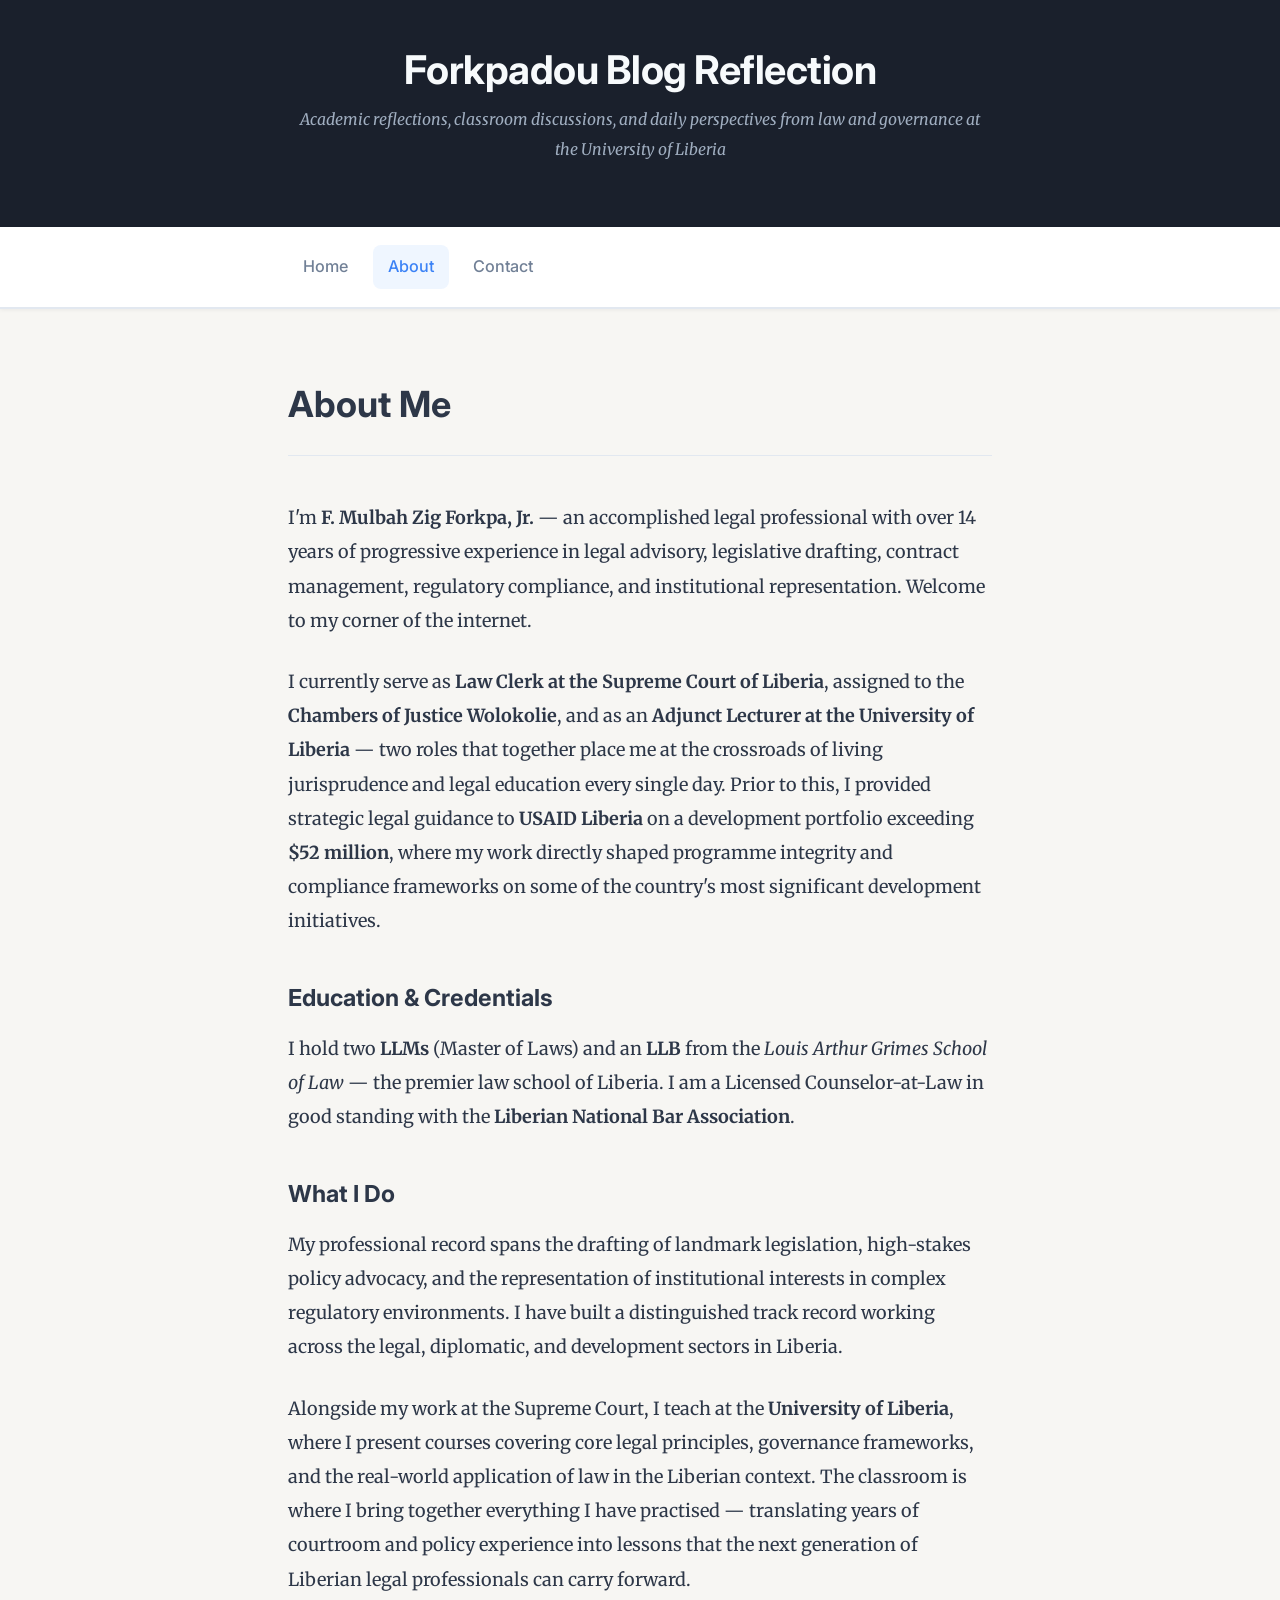
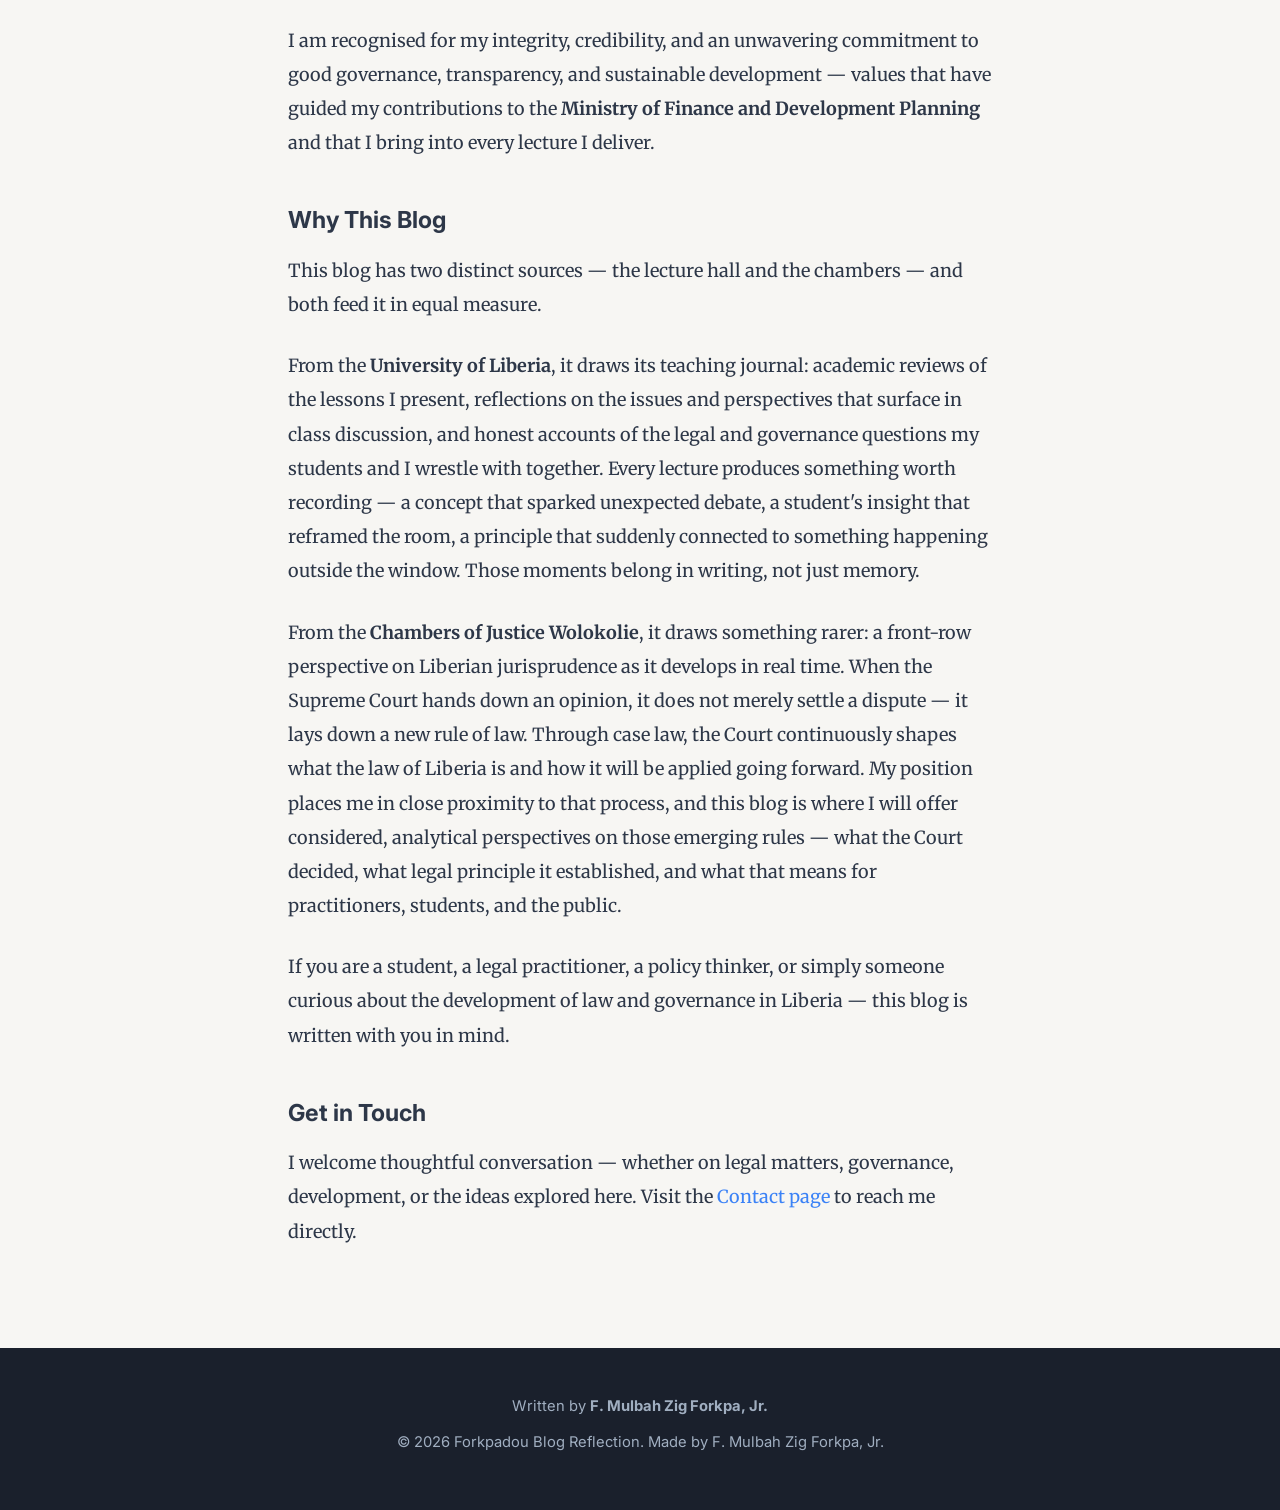
==== about.html @ dad0ce2b "Launch Forkpadou Blog Reflection Initial publish: homepage, about, contact, and two blog posts.  Co-" ====
<!DOCTYPE html>
<html lang="en">

<head>
  <meta charset="UTF-8">
  <meta name="viewport" content="width=device-width, initial-scale=1.0">
  <!--
    Page title pattern: "Page Name — Site Name"
    The page name first so it's readable in a tab or bookmark list.
  -->
  <title>About — Forkpadou Blog Reflection</title>
  <link rel="stylesheet" href="style.css">
</head>

<body>

  <!-- ============================================================
       SITE HEADER
       Identical on every page. The blog title is wrapped in <a>
       so clicking it navigates back to the homepage.
       ============================================================ -->
  <header class="site-header">
    <div class="container">
      <h1 class="site-title">
        <a href="index.html">Forkpadou Blog Reflection</a>
      </h1>
      <p class="site-tagline">Academic reflections, classroom discussions, and daily perspectives from law and governance at the University of Liberia</p>
    </div>
  </header>


  <!-- ============================================================
       NAVIGATION
       Note: "About" has class="active" here (not "Home").
       Each page marks its own nav link as active — this is how
       the highlighted/current-page styling works.
       ============================================================ -->
  <nav class="site-nav" aria-label="Main navigation">
    <div class="container">
      <a href="index.html">Home</a>
      <a href="about.html" class="active" aria-current="page">About</a>
      <a href="contact.html">Contact</a>
    </div>
  </nav>


  <!-- ============================================================
       MAIN CONTENT — About page
       ============================================================ -->
  <main class="site-main">
    <div class="container">

      <!-- Page heading -->
      <div class="page-header">
        <h1>About Me</h1>
      </div>

      <!-- Page content -->
      <div class="page-body">

        <p>
          I'm <strong>F. Mulbah Zig Forkpa, Jr.</strong> — an accomplished legal professional
          with over 14 years of progressive experience in legal advisory, legislative drafting,
          contract management, regulatory compliance, and institutional representation.
          Welcome to my corner of the internet.
        </p>

        <p>
          I currently serve as <strong>Law Clerk at the Supreme Court of Liberia</strong>,
          assigned to the <strong>Chambers of Justice Wolokolie</strong>, and as an
          <strong>Adjunct Lecturer at the University of Liberia</strong> — two roles that
          together place me at the crossroads of living jurisprudence and legal education every single day.
          Prior to this, I provided strategic legal guidance to <strong>USAID Liberia</strong> on
          a development portfolio exceeding <strong>$52 million</strong>, where my work directly
          shaped programme integrity and compliance frameworks on some of the country's most
          significant development initiatives.
        </p>


        <!-- ── Sub-section ──────────────────────────────────── -->
        <h2>Education &amp; Credentials</h2>

        <p>
          I hold two <strong>LLMs</strong> (Master of Laws) and an <strong>LLB</strong> from the
          <em>Louis Arthur Grimes School of Law</em> — the premier law school of Liberia. I am a
          Licensed Counselor-at-Law in good standing with the
          <strong>Liberian National Bar Association</strong>.
        </p>


        <!-- ── Sub-section ──────────────────────────────────── -->
        <h2>What I Do</h2>

        <p>
          My professional record spans the drafting of landmark legislation, high-stakes policy
          advocacy, and the representation of institutional interests in complex regulatory
          environments. I have built a distinguished track record working across the legal,
          diplomatic, and development sectors in Liberia.
        </p>

        <p>
          Alongside my work at the Supreme Court, I teach at the <strong>University of Liberia</strong>,
          where I present courses covering core legal principles, governance frameworks, and the
          real-world application of law in the Liberian context. The classroom is where I bring
          together everything I have practised — translating years of courtroom and policy
          experience into lessons that the next generation of Liberian legal professionals
          can carry forward.
        </p>

        <p>
          I am recognised for my integrity, credibility, and an unwavering commitment to
          good governance, transparency, and sustainable development — values that have guided
          my contributions to the <strong>Ministry of Finance and Development Planning</strong>
          and that I bring into every lecture I deliver.
        </p>


        <!-- ── Sub-section ──────────────────────────────────── -->
        <h2>Why This Blog</h2>

        <p>
          This blog has two distinct sources — the lecture hall and the chambers — and both
          feed it in equal measure.
        </p>

        <p>
          From the <strong>University of Liberia</strong>, it draws its teaching journal: academic
          reviews of the lessons I present, reflections on the issues and perspectives that surface
          in class discussion, and honest accounts of the legal and governance questions my students
          and I wrestle with together. Every lecture produces something worth recording — a concept
          that sparked unexpected debate, a student's insight that reframed the room, a principle
          that suddenly connected to something happening outside the window. Those moments belong
          in writing, not just memory.
        </p>

        <p>
          From the <strong>Chambers of Justice Wolokolie</strong>, it draws something rarer: a
          front-row perspective on Liberian jurisprudence as it develops in real time. When the
          Supreme Court hands down an opinion, it does not merely settle a dispute — it lays down
          a new rule of law. Through case law, the Court continuously shapes what the law of
          Liberia is and how it will be applied going forward. My position places me in close
          proximity to that process, and this blog is where I will offer considered, analytical
          perspectives on those emerging rules — what the Court decided, what legal principle it
          established, and what that means for practitioners, students, and the public.
        </p>

        <p>
          If you are a student, a legal practitioner, a policy thinker, or simply someone
          curious about the development of law and governance in Liberia — this blog is
          written with you in mind.
        </p>


        <!-- ── Sub-section ──────────────────────────────────── -->
        <h2>Get in Touch</h2>

        <p>
          I welcome thoughtful conversation — whether on legal matters, governance, development,
          or the ideas explored here. Visit the
          <a href="contact.html">Contact page</a> to reach me directly.
        </p>

      </div>
      <!-- End .page-body -->

    </div>
  </main>


  <!-- ============================================================
       FOOTER — identical on every page
       ============================================================ -->
  <footer class="site-footer">
    <div class="container">
      <p>Written by <strong>F. Mulbah Zig Forkpa, Jr.</strong></p>
      <p>&copy; 2026 Forkpadou Blog Reflection. Made by F. Mulbah Zig Forkpa, Jr.</p>
    </div>
  </footer>


</body>
</html>
---- style.css ----
/* ================================================================
   STYLE.CSS — Main stylesheet for My Personal Blog
   This single file controls the look of every page on the site.
   All HTML pages link to this file with:
     <link rel="stylesheet" href="style.css">
   ================================================================ */


/* ----------------------------------------------------------------
   1. GOOGLE FONTS IMPORT
   We load two typefaces from Google Fonts:
   - "Merriweather" — a serif font designed for screen reading.
     Long-form text is much more comfortable in a serif face.
   - "Inter" — a clean, modern sans-serif for headings, labels,
     and navigation where clarity matters more than warmth.
   ---------------------------------------------------------------- */
@import url('https://fonts.googleapis.com/css2?family=Inter:wght@400;500;600;700&family=Merriweather:ital,wght@0,400;0,700;1,400&display=swap');


/* ----------------------------------------------------------------
   2. CSS CUSTOM PROPERTIES (Variables)
   Think of these like named constants in code.
   Define a color once here, use it everywhere.
   To change the site's accent color, edit ONE line.
   ---------------------------------------------------------------- */
:root {
  /* Colors */
  --clr-bg:           #f7f6f3;   /* Page background: warm off-white */
  --clr-surface:      #ffffff;   /* Card and panel background */
  --clr-text:         #2d3748;   /* Main text: dark grey-blue (softer than pure black) */
  --clr-text-muted:   #718096;   /* Secondary text: lighter grey */
  --clr-accent:       #3b82f6;   /* Links and highlights: calm blue */
  --clr-accent-hover: #1d4ed8;   /* Darker blue for hover states */
  --clr-border:       #e2e8f0;   /* Borders and dividers: very light grey */
  --clr-header-bg:    #1a202c;   /* Header and footer: dark navy */
  --clr-header-text:  #f7fafc;   /* Text on dark backgrounds */

  /* Typography */
  --font-reading: 'Merriweather', Georgia, 'Times New Roman', serif;
  --font-ui:      'Inter', system-ui, -apple-system, sans-serif;

  /* Spacing scale — all sizes as multiples of 8px */
  --space-xs:  0.5rem;    /*  8px */
  --space-sm:  1rem;      /* 16px */
  --space-md:  1.5rem;    /* 24px */
  --space-lg:  2.5rem;    /* 40px */
  --space-xl:  4rem;      /* 64px */

  /* Layout */
  --max-width:  740px;    /* Optimal line length for reading (~65–75 chars) */
  --radius:     8px;      /* Rounded corners on cards and buttons */
  --transition: 0.2s ease; /* Duration for hover animations */
}


/* ----------------------------------------------------------------
   3. CSS RESET & BASE STYLES
   Browsers (Chrome, Firefox, Safari) apply their own default styles.
   This section zeros those out so we start from a clean slate.
   ---------------------------------------------------------------- */
*, *::before, *::after {
  box-sizing: border-box; /* Padding counts inside an element's width, not outside */
  margin: 0;
  padding: 0;
}

html {
  font-size: 18px;          /* Base size — all "rem" units are multiples of this */
  scroll-behavior: smooth;  /* Smooth scroll when clicking anchor (#) links */
}

body {
  font-family: var(--font-reading);
  background-color: var(--clr-bg);
  color: var(--clr-text);
  line-height: 1.85;          /* 1.85× the font size — generous spacing between lines */
  min-height: 100vh;          /* Body is at least as tall as the viewport */
  display: flex;
  flex-direction: column;     /* Stacks header → nav → main → footer vertically */
}


/* ----------------------------------------------------------------
   4. GLOBAL TYPOGRAPHY
   Default styles for headings, paragraphs, links, and images.
   ---------------------------------------------------------------- */
h1, h2, h3, h4 {
  font-family: var(--font-ui);  /* Headings use the clean sans-serif */
  font-weight: 700;
  line-height: 1.3;
  color: var(--clr-text);
}

p {
  margin-bottom: var(--space-sm);
}

/* Base link style */
a {
  color: var(--clr-accent);
  text-decoration: none;
  transition: color var(--transition);  /* Color fades smoothly on hover */
}

a:hover {
  color: var(--clr-accent-hover);
  text-decoration: underline;
}

img {
  max-width: 100%;  /* Images never overflow their container */
  display: block;   /* Removes the small gap beneath inline images */
}


/* ----------------------------------------------------------------
   5. LAYOUT CONTAINER
   A centered column with a max width.
   Wraps content on every page so text doesn't stretch wall-to-wall.
   Usage: <div class="container">...</div>
   ---------------------------------------------------------------- */
.container {
  width: 100%;
  max-width: var(--max-width);
  margin: 0 auto;             /* auto left/right margin = centered */
  padding: 0 var(--space-sm); /* Side breathing room on small screens */
}


/* ----------------------------------------------------------------
   6. SITE HEADER
   The dark banner at the top of every page.
   Contains the blog name and tagline.
   ---------------------------------------------------------------- */
.site-header {
  background-color: var(--clr-header-bg);
  color: var(--clr-header-text);
  padding: var(--space-lg) 0;
  text-align: center;
}

.site-header .site-title {
  font-size: 2.2rem;
  letter-spacing: -0.5px;
  margin-bottom: var(--space-xs);
}

/* Makes the blog title a clickable link back to home on inner pages */
.site-header .site-title a {
  color: var(--clr-header-text);
  text-decoration: none;
}

.site-header .site-title a:hover {
  text-decoration: none;
  opacity: 0.85;
}

.site-header .site-tagline {
  font-family: var(--font-reading);
  font-size: 0.88rem;
  font-style: italic;
  font-weight: 400;
  color: #a0aec0;  /* Muted grey-blue — readable on dark background */
}


/* ----------------------------------------------------------------
   7. NAVIGATION BAR
   The row of page links just below the header.
   "position: sticky" keeps it pinned to the top as you scroll.
   ---------------------------------------------------------------- */
.site-nav {
  background-color: var(--clr-surface);
  border-bottom: 2px solid var(--clr-border);
  position: sticky;  /* Sticks to the top when you scroll past it */
  top: 0;
  z-index: 100;      /* Floats above other content so nothing overlaps it */
  box-shadow: 0 1px 4px rgba(0, 0, 0, 0.06);
}

.site-nav .container {
  display: flex;         /* Lays nav links side by side in a row */
  align-items: center;
  gap: var(--space-xs);
  padding-top: var(--space-sm);
  padding-bottom: var(--space-sm);
}

.site-nav a {
  font-family: var(--font-ui);
  font-size: 0.9rem;
  font-weight: 500;
  color: var(--clr-text-muted);
  text-decoration: none;
  padding: 0.4rem 0.85rem;
  border-radius: var(--radius);
  transition: background-color var(--transition), color var(--transition);
}

/* Hover effect and "active" state (current page is highlighted) */
.site-nav a:hover,
.site-nav a.active {
  color: var(--clr-accent);
  background-color: #eff6ff;  /* Very light blue tint */
  text-decoration: none;
}


/* ----------------------------------------------------------------
   8. MAIN CONTENT AREA
   The center column between the nav and the footer.
   "flex: 1" makes it grow to fill available space,
   which pushes the footer to the bottom even on short pages.
   ---------------------------------------------------------------- */
.site-main {
  flex: 1;
  padding: var(--space-xl) 0;
}


/* ----------------------------------------------------------------
   9. HOMEPAGE — POST CARDS
   Each blog post preview on the homepage is a "card".
   ---------------------------------------------------------------- */

/* The "Latest Posts" section label above the card list */
.posts-section-title {
  font-family: var(--font-ui);
  font-size: 0.8rem;
  font-weight: 700;
  color: var(--clr-text-muted);
  text-transform: uppercase;
  letter-spacing: 0.1em;
  margin-bottom: var(--space-lg);
  padding-bottom: var(--space-sm);
  border-bottom: 2px solid var(--clr-border);
}

/* The list that holds all the cards (no bullets) */
.post-list {
  display: flex;
  flex-direction: column;
  gap: var(--space-lg);
  list-style: none;
}

/* Individual post card */
.post-card {
  background-color: var(--clr-surface);
  border: 1px solid var(--clr-border);
  border-radius: var(--radius);
  padding: var(--space-md) var(--space-lg);
  transition: box-shadow var(--transition), transform var(--transition);
}

/* Hover: card lifts slightly — gives the site a responsive, tactile feel */
.post-card:hover {
  box-shadow: 0 6px 24px rgba(0, 0, 0, 0.09);
  transform: translateY(-3px);
}

/* Date label above the post title */
.post-card-date {
  font-family: var(--font-ui);
  font-size: 0.75rem;
  font-weight: 600;
  color: var(--clr-text-muted);
  text-transform: uppercase;
  letter-spacing: 0.07em;
  margin-bottom: var(--space-xs);
}

.post-card-title {
  font-size: 1.35rem;
  margin-bottom: var(--space-xs);
}

/* The title link — dark text, turns blue on hover */
.post-card-title a {
  color: var(--clr-text);
  text-decoration: none;
  transition: color var(--transition);
}

.post-card-title a:hover {
  color: var(--clr-accent);
  text-decoration: none;
}

/* Short preview paragraph */
.post-card-excerpt {
  font-size: 0.9rem;
  color: var(--clr-text-muted);
  line-height: 1.75;
  margin-bottom: var(--space-sm);
}

/* "Read more →" link at the bottom of each card */
.read-more-link {
  font-family: var(--font-ui);
  font-size: 0.82rem;
  font-weight: 600;
  color: var(--clr-accent);
  text-decoration: none;
  display: inline-flex;
  align-items: center;
  gap: 4px;
  transition: gap var(--transition), color var(--transition);
}

/* The arrow slides right on hover — a small but satisfying detail */
.read-more-link:hover {
  color: var(--clr-accent-hover);
  gap: 10px;
  text-decoration: none;
}


/* ----------------------------------------------------------------
   10. FULL BLOG POST PAGE
   Styles for a complete article (the posts/ folder pages).
   ---------------------------------------------------------------- */

/* "← Back to all posts" link at the top */
.back-link {
  display: inline-flex;
  align-items: center;
  gap: 6px;
  font-family: var(--font-ui);
  font-size: 0.85rem;
  font-weight: 500;
  color: var(--clr-text-muted);
  text-decoration: none;
  margin-bottom: var(--space-lg);
  transition: color var(--transition), gap var(--transition);
}

.back-link:hover {
  color: var(--clr-accent);
  gap: 10px;
  text-decoration: none;
}

/* The section containing the title, date, and author */
.post-header {
  margin-bottom: var(--space-lg);
  padding-bottom: var(--space-md);
  border-bottom: 1px solid var(--clr-border);
}

/* "May 15, 2026 · Written by Your Name" */
.post-meta {
  font-family: var(--font-ui);
  font-size: 0.82rem;
  color: var(--clr-text-muted);
  margin-bottom: var(--space-sm);
}

.post-title {
  font-size: 2rem;
  line-height: 1.25;
}

/* The full article content */
.post-body {
  font-size: 1rem;
  line-height: 1.9;
}

.post-body h2 {
  font-size: 1.4rem;
  margin-top: var(--space-lg);
  margin-bottom: var(--space-sm);
}

.post-body h3 {
  font-size: 1.1rem;
  margin-top: var(--space-md);
  margin-bottom: var(--space-xs);
}

.post-body p {
  margin-bottom: var(--space-md);
}

/* Block quote — the blue left border makes it visually distinct */
.post-body blockquote {
  border-left: 4px solid var(--clr-accent);
  padding: var(--space-xs) var(--space-md);
  margin: var(--space-md) 0;
  color: var(--clr-text-muted);
  font-style: italic;
}


/* ----------------------------------------------------------------
   11. ABOUT & CONTACT PAGES (generic page layout)
   ---------------------------------------------------------------- */
.page-header {
  margin-bottom: var(--space-lg);
  padding-bottom: var(--space-md);
  border-bottom: 1px solid var(--clr-border);
}

.page-header h1 {
  font-size: 2rem;
}

.page-body {
  font-size: 1rem;
  line-height: 1.9;
}

.page-body h2 {
  font-size: 1.3rem;
  margin-top: var(--space-lg);
  margin-bottom: var(--space-sm);
}

.page-body p {
  margin-bottom: var(--space-md);
}


/* ----------------------------------------------------------------
   12. CONTACT PAGE — Contact card and social links
   ---------------------------------------------------------------- */
.contact-card {
  background-color: var(--clr-surface);
  border: 1px solid var(--clr-border);
  border-radius: var(--radius);
  padding: var(--space-lg);
  margin-top: var(--space-md);
}

.contact-item {
  display: flex;
  align-items: center;
  gap: var(--space-sm);
  margin-bottom: var(--space-md);
  font-family: var(--font-ui);
}

.contact-item:last-child {
  margin-bottom: 0;
}

/* The small uppercase label ("EMAIL", "FIND ME ON") */
.contact-label {
  font-size: 0.75rem;
  font-weight: 700;
  text-transform: uppercase;
  letter-spacing: 0.08em;
  color: var(--clr-text-muted);
  min-width: 90px;
}

/* Row of social media pill buttons */
.social-links {
  display: flex;
  flex-wrap: wrap;  /* Wraps to a second row on small screens */
  gap: var(--space-xs);
}

/* Individual pill-shaped social button */
.social-link {
  font-family: var(--font-ui);
  font-size: 0.85rem;
  font-weight: 500;
  color: var(--clr-accent);
  text-decoration: none;
  border: 1.5px solid var(--clr-accent);
  padding: 0.35rem 0.9rem;
  border-radius: 999px;  /* Very large radius = pill shape */
  transition: background-color var(--transition), color var(--transition);
}

/* On hover, the pill fills with the accent color */
.social-link:hover {
  background-color: var(--clr-accent);
  color: #ffffff;
  text-decoration: none;
}


/* ----------------------------------------------------------------
   13. SITE FOOTER
   Dark bar at the very bottom of every page.
   ---------------------------------------------------------------- */
.site-footer {
  background-color: var(--clr-header-bg);
  color: #a0aec0;
  padding: var(--space-lg) 0;
  text-align: center;
  font-family: var(--font-ui);
  font-size: 0.82rem;
}

.site-footer p {
  margin-bottom: var(--space-xs);
}

.site-footer a {
  color: #63b3ed;  /* Brighter blue so links are visible on dark background */
}


/* ----------------------------------------------------------------
   14. RESPONSIVE DESIGN — Mobile adjustments
   "max-width: 600px" means: apply these rules only on screens
   narrower than 600px (phones). The site is already readable on
   desktop — here we just tighten things up for smaller screens.
   ---------------------------------------------------------------- */
@media (max-width: 600px) {
  html {
    font-size: 16px;  /* Slightly smaller base on phones saves space */
  }

  .site-header {
    padding: var(--space-md) 0;
  }

  .site-header .site-title {
    font-size: 1.65rem;
  }

  /* Nav links wrap onto a second row if they don't all fit */
  .site-nav .container {
    gap: 0.25rem;
    flex-wrap: wrap;
  }

  .post-card {
    padding: var(--space-sm) var(--space-md);  /* Less padding on small screens */
  }

  .post-title {
    font-size: 1.6rem;
  }

  .contact-item {
    flex-direction: column;
    align-items: flex-start;
  }
}
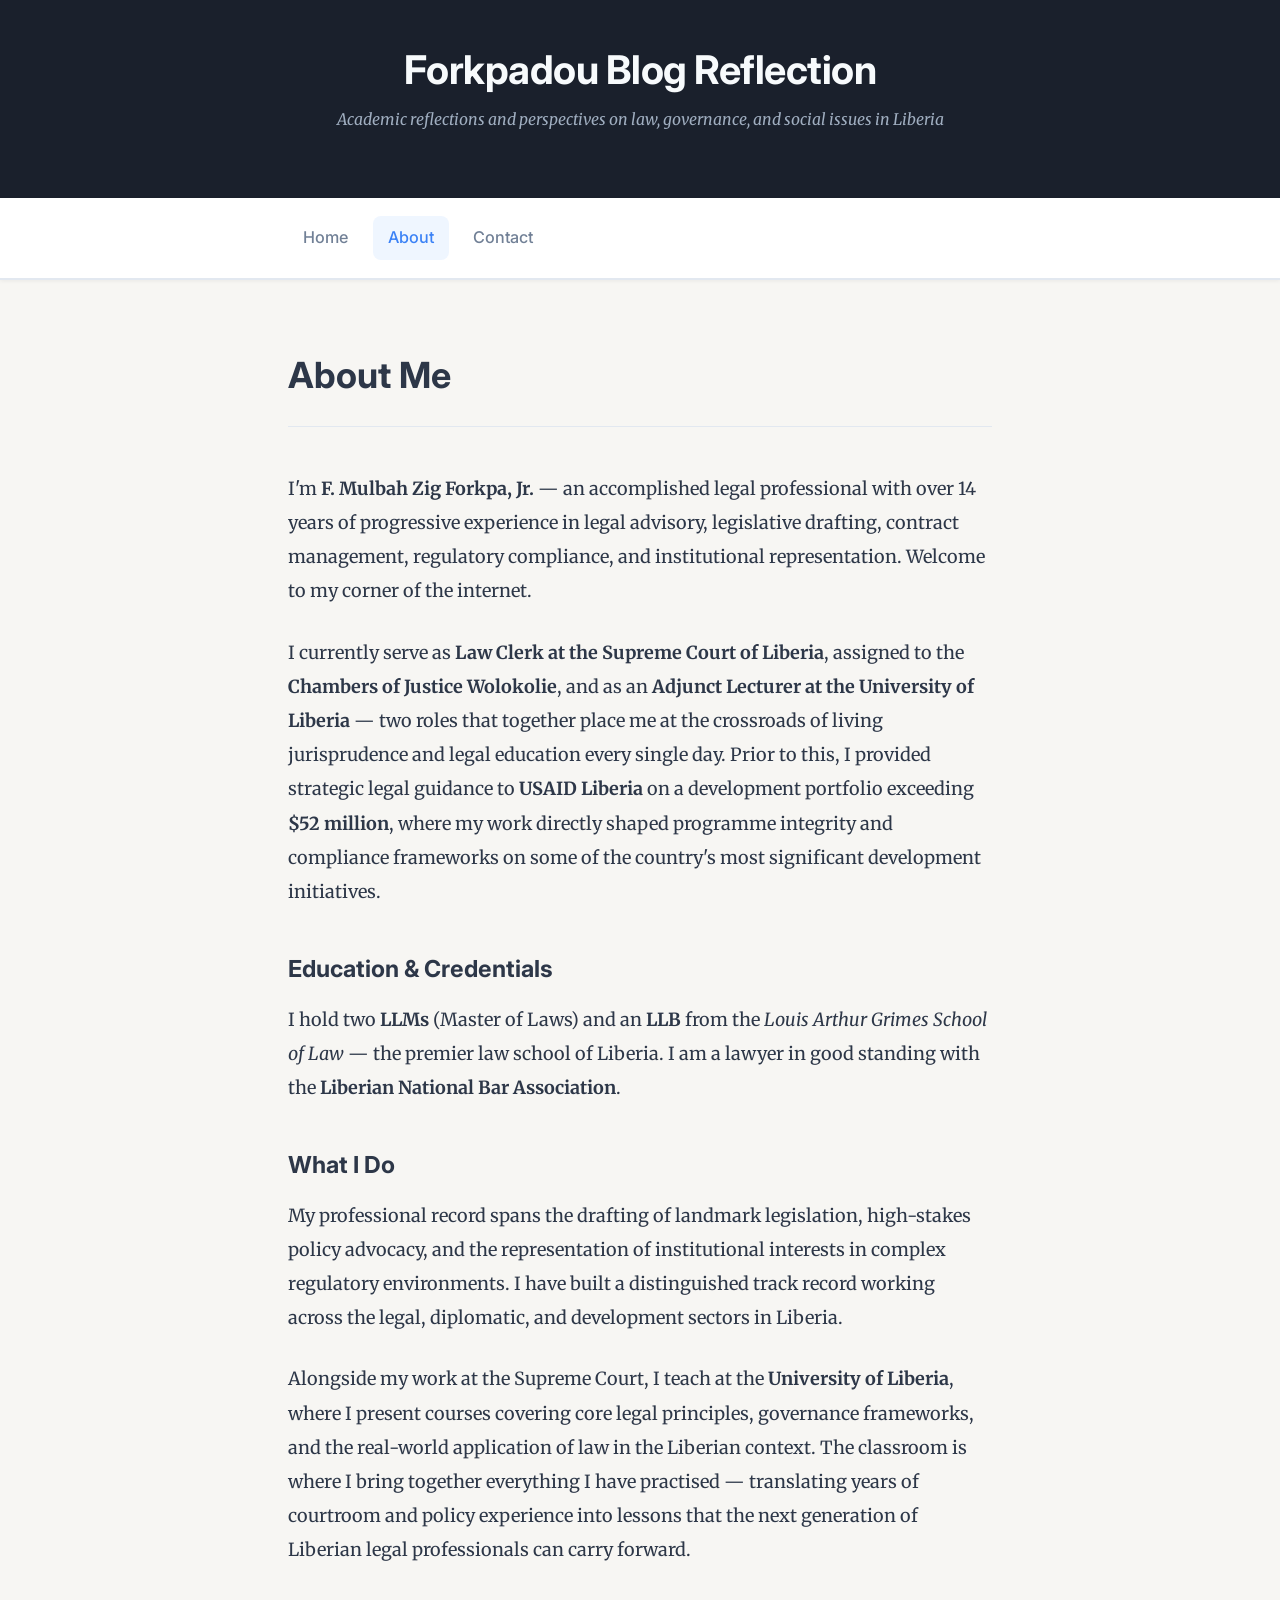
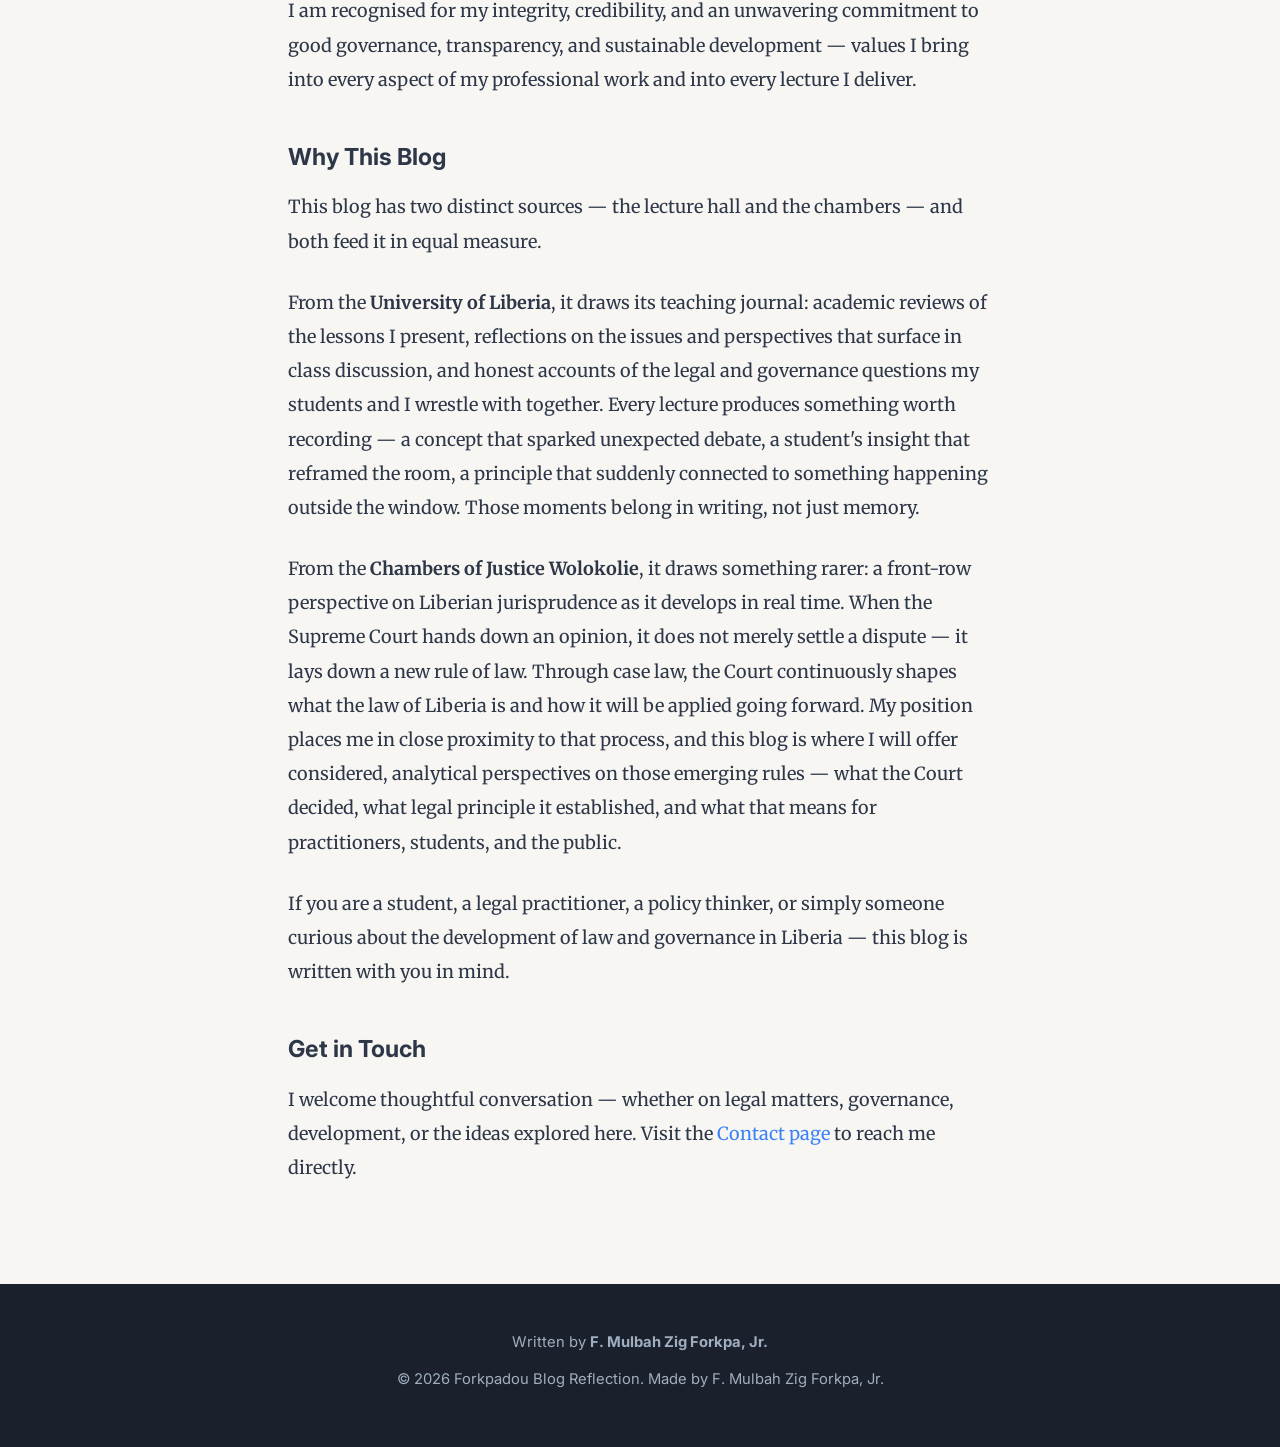
==== commit f686ffc9: "Fix corrections across site - About: Counsellor-at-Law corrected to lawyer in good standing - About:" ====
--- a/about.html
+++ b/about.html
@@ -24,7 +24,7 @@
       <h1 class="site-title">
         <a href="index.html">Forkpadou Blog Reflection</a>
       </h1>
-      <p class="site-tagline">Academic reflections, classroom discussions, and daily perspectives from law and governance at the University of Liberia</p>
+      <p class="site-tagline">Academic reflections and perspectives on law, governance, and social issues in Liberia</p>
     </div>
   </header>
 
@@ -83,7 +83,7 @@
         <p>
           I hold two <strong>LLMs</strong> (Master of Laws) and an <strong>LLB</strong> from the
           <em>Louis Arthur Grimes School of Law</em> — the premier law school of Liberia. I am a
-          Licensed Counselor-at-Law in good standing with the
+          lawyer in good standing with the
           <strong>Liberian National Bar Association</strong>.
         </p>
 
@@ -109,9 +109,8 @@
 
         <p>
           I am recognised for my integrity, credibility, and an unwavering commitment to
-          good governance, transparency, and sustainable development — values that have guided
-          my contributions to the <strong>Ministry of Finance and Development Planning</strong>
-          and that I bring into every lecture I deliver.
+          good governance, transparency, and sustainable development — values I bring into
+          every aspect of my professional work and into every lecture I deliver.
         </p>
 
 
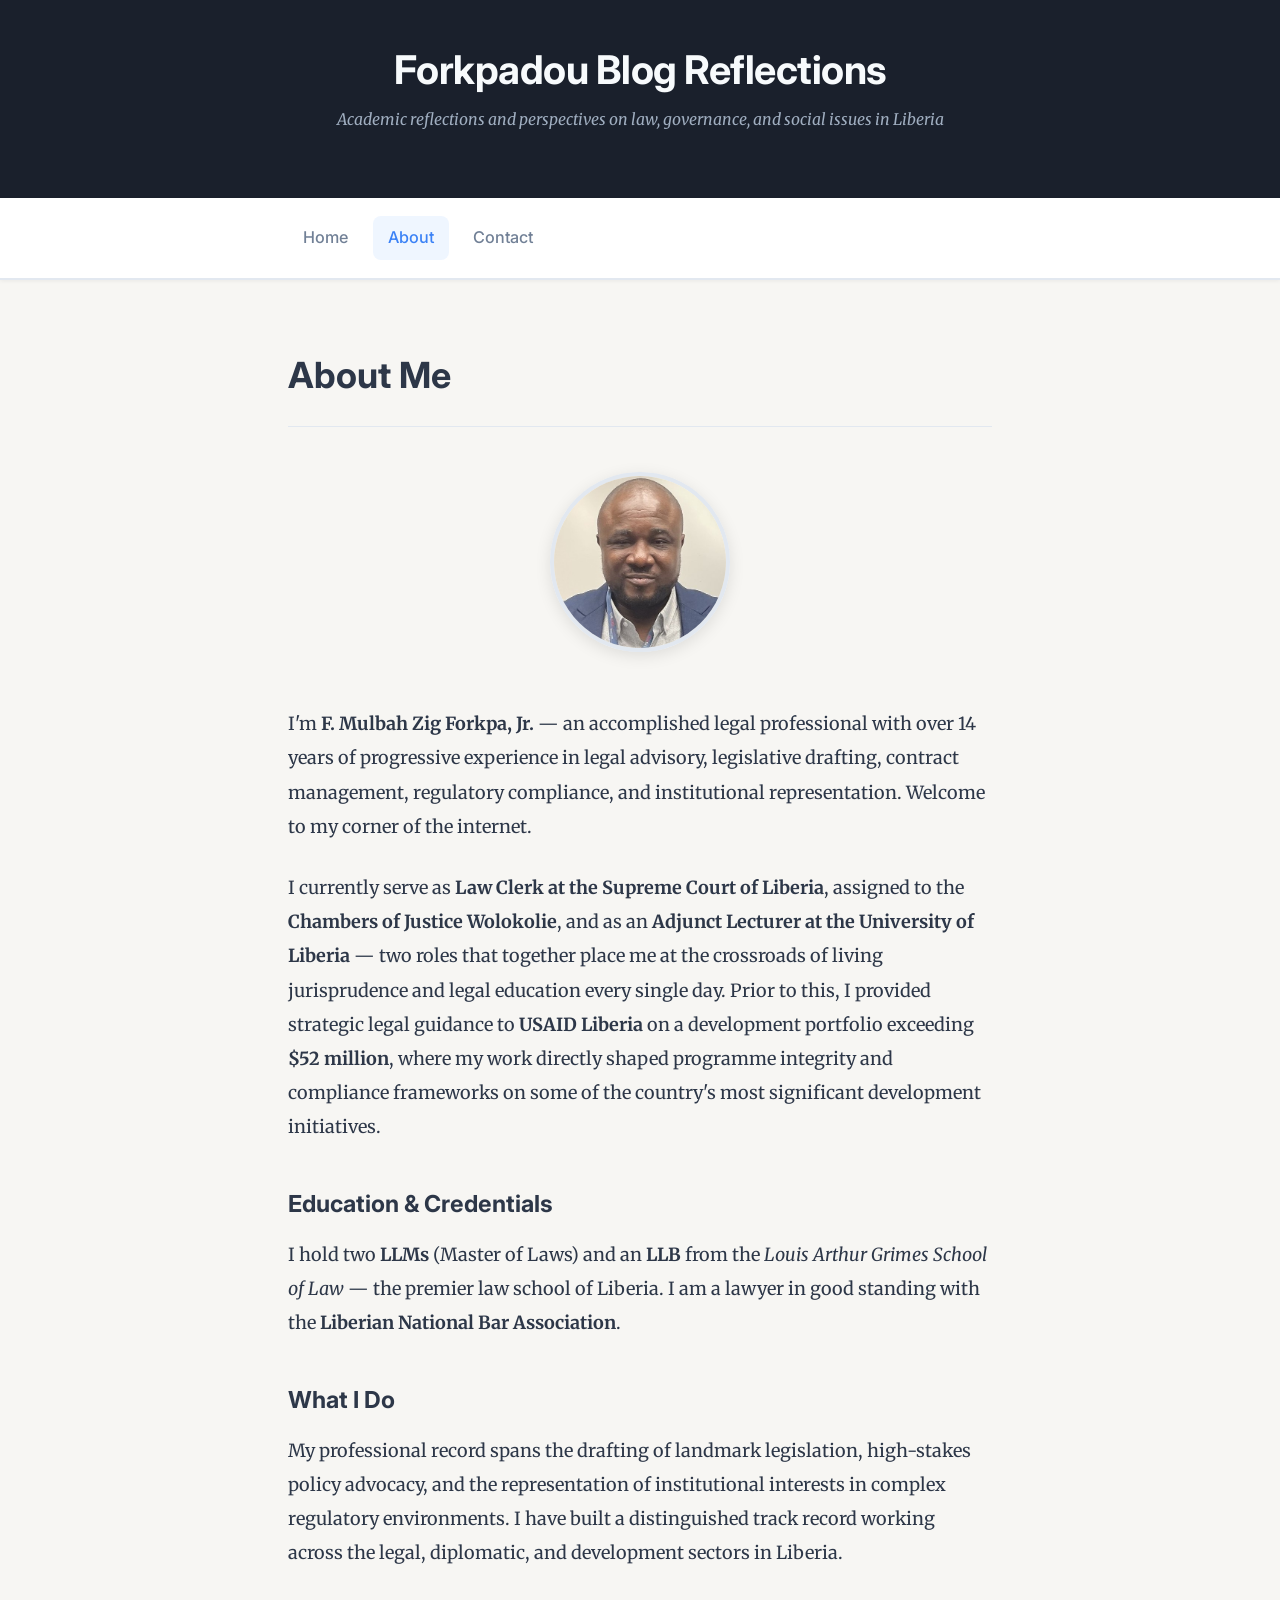
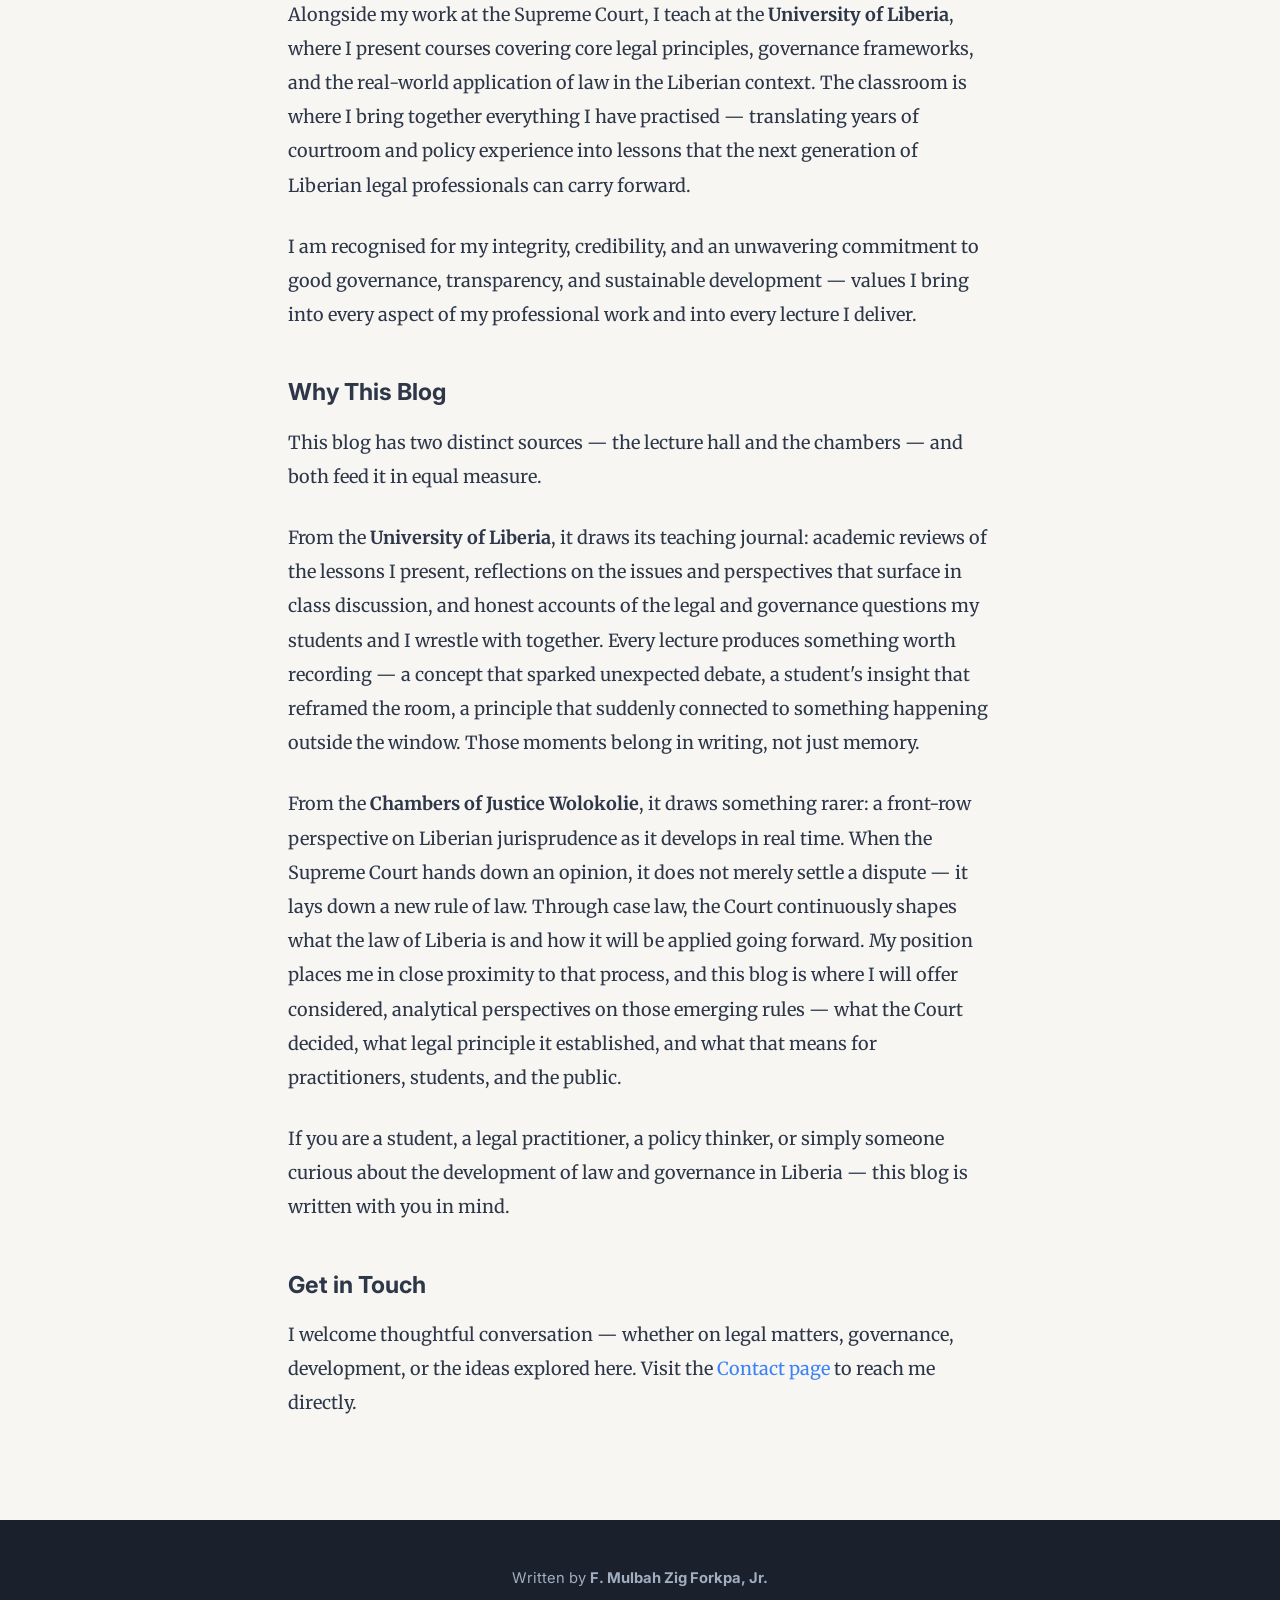
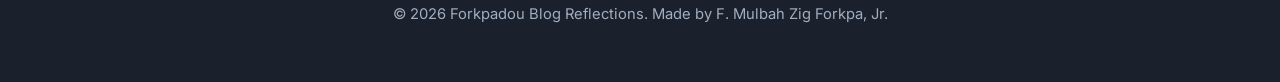
==== commit cf7ddbe7: "Add profile photo and update blog name to Reflections - Add profile photo to About page (circular st" ====
--- a/about.html
+++ b/about.html
@@ -8,7 +8,7 @@
     Page title pattern: "Page Name — Site Name"
     The page name first so it's readable in a tab or bookmark list.
   -->
-  <title>About — Forkpadou Blog Reflection</title>
+  <title>About — Forkpadou Blog Reflections</title>
   <link rel="stylesheet" href="style.css">
 </head>
 
@@ -22,7 +22,7 @@
   <header class="site-header">
     <div class="container">
       <h1 class="site-title">
-        <a href="index.html">Forkpadou Blog Reflection</a>
+        <a href="index.html">Forkpadou Blog Reflections</a>
       </h1>
       <p class="site-tagline">Academic reflections and perspectives on law, governance, and social issues in Liberia</p>
     </div>
@@ -53,6 +53,13 @@
       <!-- Page heading -->
       <div class="page-header">
         <h1>About Me</h1>
+      </div>
+
+      <!-- Profile photo -->
+      <div class="profile-photo-wrapper">
+        <img src="Passport_Size_Photo.jpg"
+             alt="F. Mulbah Zig Forkpa, Jr."
+             class="profile-photo">
       </div>
 
       <!-- Page content -->
@@ -172,7 +179,7 @@
   <footer class="site-footer">
     <div class="container">
       <p>Written by <strong>F. Mulbah Zig Forkpa, Jr.</strong></p>
-      <p>&copy; 2026 Forkpadou Blog Reflection. Made by F. Mulbah Zig Forkpa, Jr.</p>
+      <p>&copy; 2026 Forkpadou Blog Reflections. Made by F. Mulbah Zig Forkpa, Jr.</p>
     </div>
   </footer>
 
--- a/style.css
+++ b/style.css
@@ -395,7 +395,26 @@
 
 
 /* ----------------------------------------------------------------
-   11. ABOUT & CONTACT PAGES (generic page layout)
+   11. ABOUT PAGE — Profile photo
+   ---------------------------------------------------------------- */
+.profile-photo-wrapper {
+  text-align: center;
+  margin-bottom: var(--space-lg);
+}
+
+.profile-photo {
+  width: 180px;
+  height: 180px;
+  object-fit: cover;        /* Crops the image neatly to fill the circle */
+  object-position: top;     /* Focuses on the face/top of the photo */
+  border-radius: 50%;       /* Makes it a perfect circle */
+  border: 4px solid var(--clr-border);
+  box-shadow: 0 4px 16px rgba(0, 0, 0, 0.1);
+  display: inline-block;
+}
+
+/* ----------------------------------------------------------------
+   12. ABOUT & CONTACT PAGES (generic page layout)
    ---------------------------------------------------------------- */
 .page-header {
   margin-bottom: var(--space-lg);
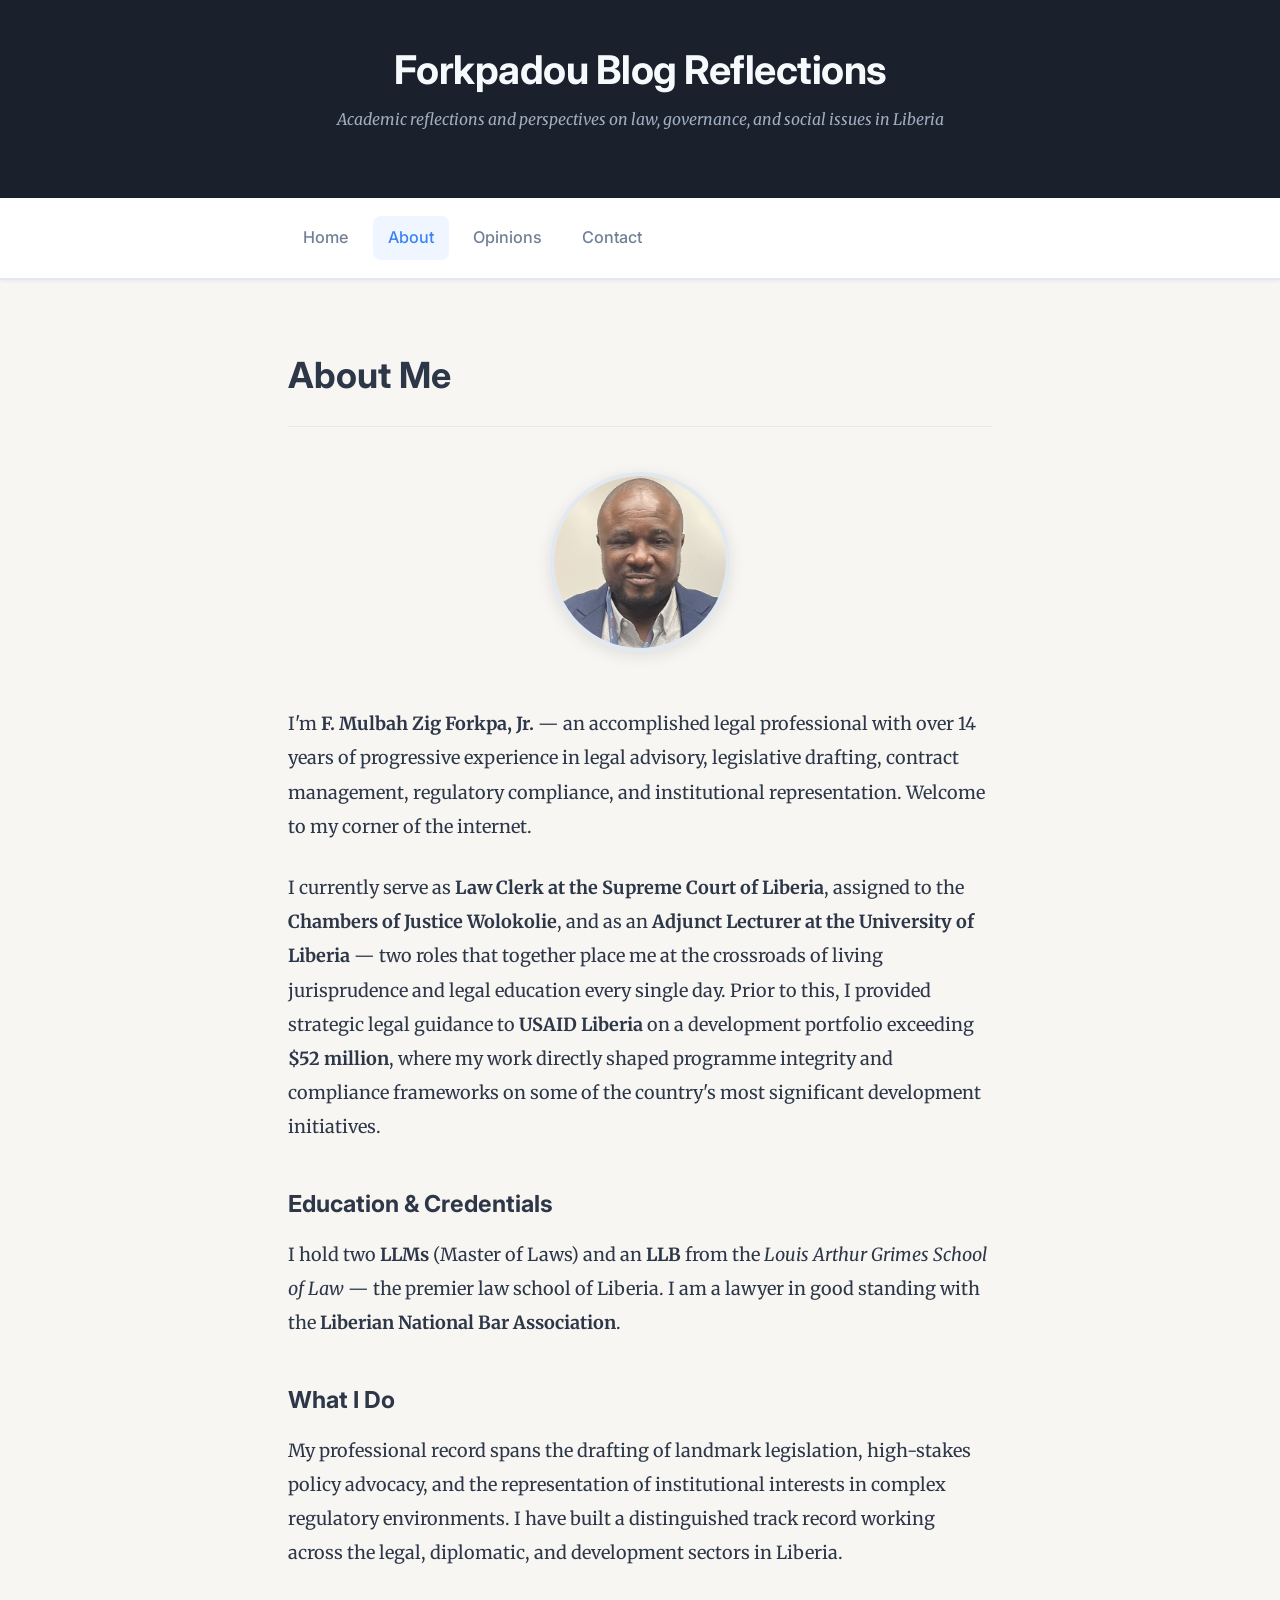
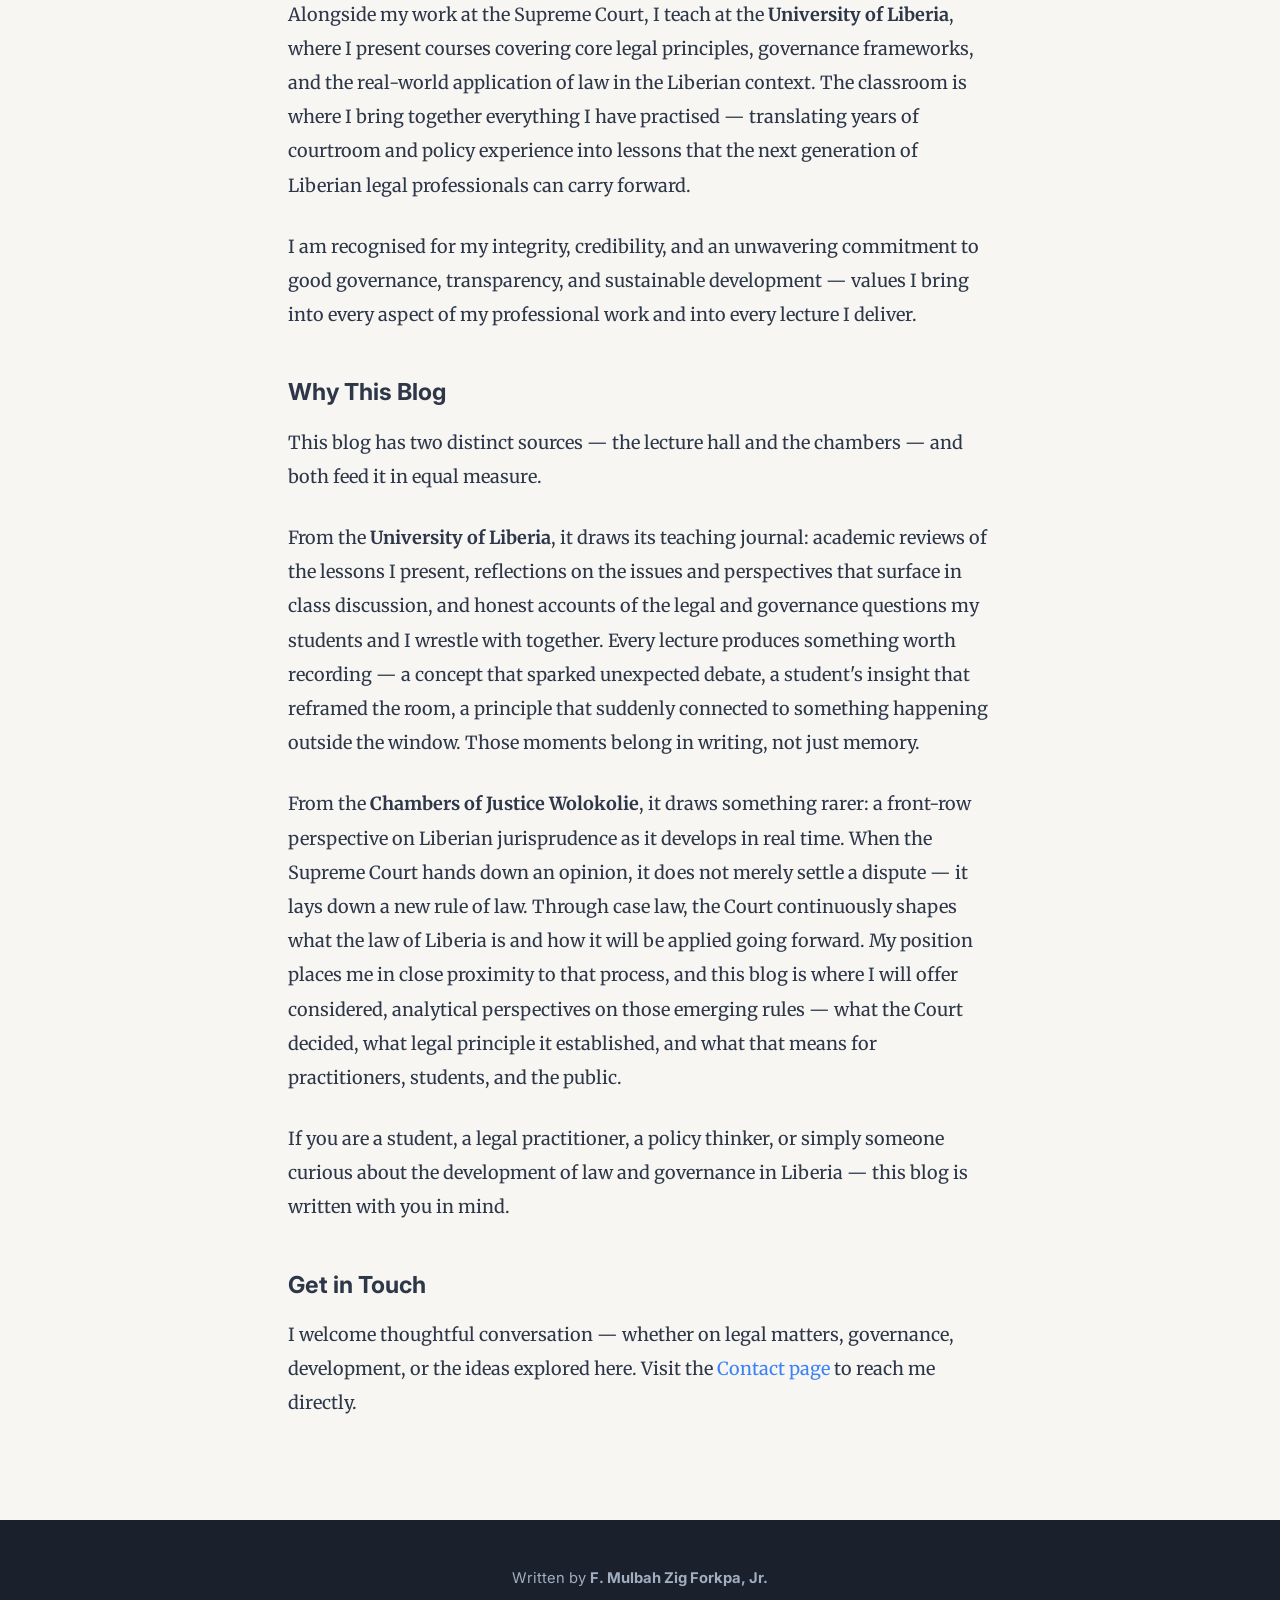
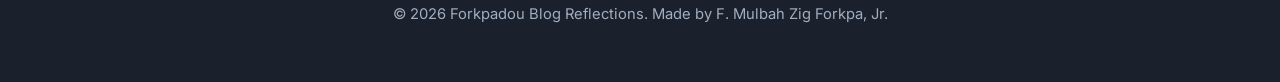
==== commit f52084ab: "Add Opinions page, Kolubah post, and update navigation - Add opinions.html: Supreme Court opinions l" ====
--- a/about.html
+++ b/about.html
@@ -39,6 +39,7 @@
     <div class="container">
       <a href="index.html">Home</a>
       <a href="about.html" class="active" aria-current="page">About</a>
+      <a href="opinions.html">Opinions</a>
       <a href="contact.html">Contact</a>
     </div>
   </nav>
--- a/style.css
+++ b/style.css
@@ -504,7 +504,170 @@
 
 
 /* ----------------------------------------------------------------
-   13. SITE FOOTER
+   13. OPINIONS PAGE
+   Styles for opinions.html — the Supreme Court opinions library.
+   ---------------------------------------------------------------- */
+
+/* Subtitle text under the page heading */
+.opinions-page-subtitle {
+  font-size: 0.95rem;
+  color: var(--clr-text-muted);
+  margin-top: var(--space-xs);
+  font-family: var(--font-ui);
+}
+
+/* Visually hidden — exists for screen readers only */
+.sr-only {
+  position: absolute;
+  width: 1px;
+  height: 1px;
+  overflow: hidden;
+  clip: rect(0 0 0 0);
+  white-space: nowrap;
+}
+
+/* Wrapper that gives the search bar top breathing room */
+.opinions-search-wrap {
+  margin: var(--space-lg) 0 var(--space-sm);
+}
+
+/* The search input field */
+.opinions-search-input {
+  width: 100%;
+  padding: 0.75rem 1.1rem;
+  font-family: var(--font-ui);
+  font-size: 1rem;
+  color: var(--clr-text);
+  background-color: var(--clr-surface);
+  border: 2px solid var(--clr-border);
+  border-radius: var(--radius);
+  outline: none;
+  transition: border-color var(--transition), box-shadow var(--transition);
+}
+
+/* Blue ring when the search box is focused / clicked into */
+.opinions-search-input:focus {
+  border-color: var(--clr-accent);
+  box-shadow: 0 0 0 3px rgba(59, 130, 246, 0.15);
+}
+
+/* "12 opinions" / "3 results for 'Doe'" counter line */
+.opinions-count {
+  font-family: var(--font-ui);
+  font-size: 0.8rem;
+  font-weight: 600;
+  color: var(--clr-text-muted);
+  text-transform: uppercase;
+  letter-spacing: 0.06em;
+  margin-bottom: var(--space-md);
+  min-height: 1.2em; /* prevents layout shift when text changes */
+}
+
+/* The list that holds all opinion cards (no bullet points) */
+.opinions-list {
+  list-style: none;
+  display: flex;
+  flex-direction: column;
+  gap: var(--space-md);
+  padding: 0;
+}
+
+/* Individual opinion card — same card style as blog posts */
+.opinion-card {
+  background-color: var(--clr-surface);
+  border: 1px solid var(--clr-border);
+  border-radius: var(--radius);
+  padding: var(--space-md) var(--space-lg);
+  transition: box-shadow var(--transition), transform var(--transition);
+}
+
+.opinion-card:hover {
+  box-shadow: 0 6px 24px rgba(0, 0, 0, 0.09);
+  transform: translateY(-2px);
+}
+
+/* Row containing the topic badge and the date */
+.opinion-card-meta {
+  display: flex;
+  align-items: center;
+  gap: var(--space-sm);
+  margin-bottom: var(--space-xs);
+  flex-wrap: wrap;
+}
+
+/* Coloured topic pill — e.g. "Land Rights", "Criminal Law" */
+.opinion-card-topic {
+  font-family: var(--font-ui);
+  font-size: 0.72rem;
+  font-weight: 700;
+  text-transform: uppercase;
+  letter-spacing: 0.08em;
+  color: var(--clr-accent);
+  background-color: #eff6ff;
+  padding: 0.2rem 0.6rem;
+  border-radius: 999px;
+  white-space: nowrap;
+}
+
+/* Date in the meta row */
+.opinion-card-date {
+  font-family: var(--font-ui);
+  font-size: 0.75rem;
+  font-weight: 600;
+  color: var(--clr-text-muted);
+  text-transform: uppercase;
+  letter-spacing: 0.06em;
+}
+
+/* Case name heading inside each card */
+.opinion-card-title {
+  font-size: 1.2rem;
+  margin-bottom: var(--space-xs);
+  color: var(--clr-text);
+}
+
+/* One-sentence description of the ruling */
+.opinion-card-desc {
+  font-size: 0.9rem;
+  color: var(--clr-text-muted);
+  line-height: 1.75;
+  margin-bottom: var(--space-sm);
+}
+
+/* "View Opinion →" button */
+.opinion-view-btn {
+  display: inline-block;
+  font-family: var(--font-ui);
+  font-size: 0.85rem;
+  font-weight: 600;
+  color: #ffffff;
+  background-color: var(--clr-accent);
+  padding: 0.45rem 1.1rem;
+  border-radius: var(--radius);
+  text-decoration: none;
+  transition: background-color var(--transition), transform var(--transition);
+}
+
+.opinion-view-btn:hover {
+  background-color: var(--clr-accent-hover);
+  color: #ffffff;
+  text-decoration: none;
+  transform: translateY(-1px);
+}
+
+/* "No results" message shown when search finds nothing */
+.opinions-empty {
+  font-family: var(--font-ui);
+  font-size: 0.95rem;
+  color: var(--clr-text-muted);
+  text-align: center;
+  padding: var(--space-xl) 0;
+  font-style: italic;
+}
+
+
+/* ----------------------------------------------------------------
+   14. SITE FOOTER
    Dark bar at the very bottom of every page.
    ---------------------------------------------------------------- */
 .site-footer {
@@ -526,7 +689,7 @@
 
 
 /* ----------------------------------------------------------------
-   14. RESPONSIVE DESIGN — Mobile adjustments
+   15. RESPONSIVE DESIGN — Mobile adjustments
    "max-width: 600px" means: apply these rules only on screens
    narrower than 600px (phones). The site is already readable on
    desktop — here we just tighten things up for smaller screens.
